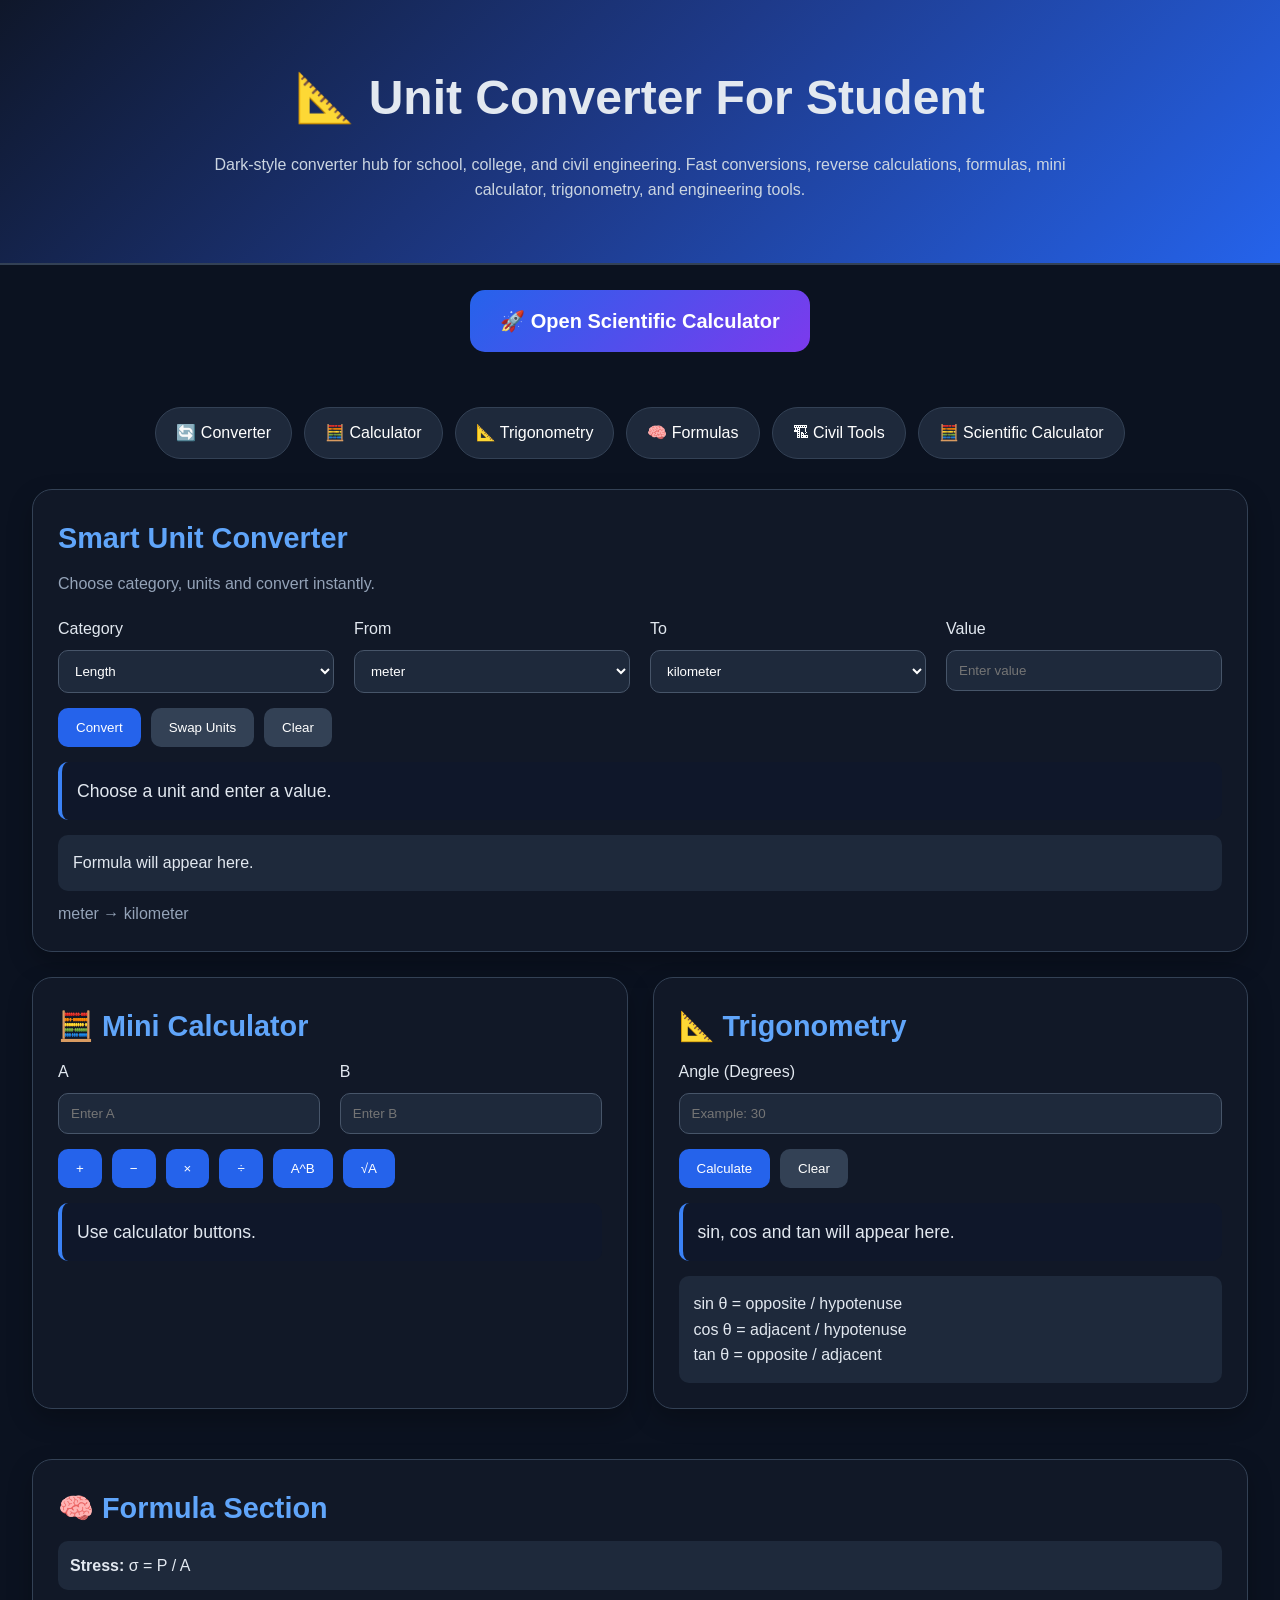
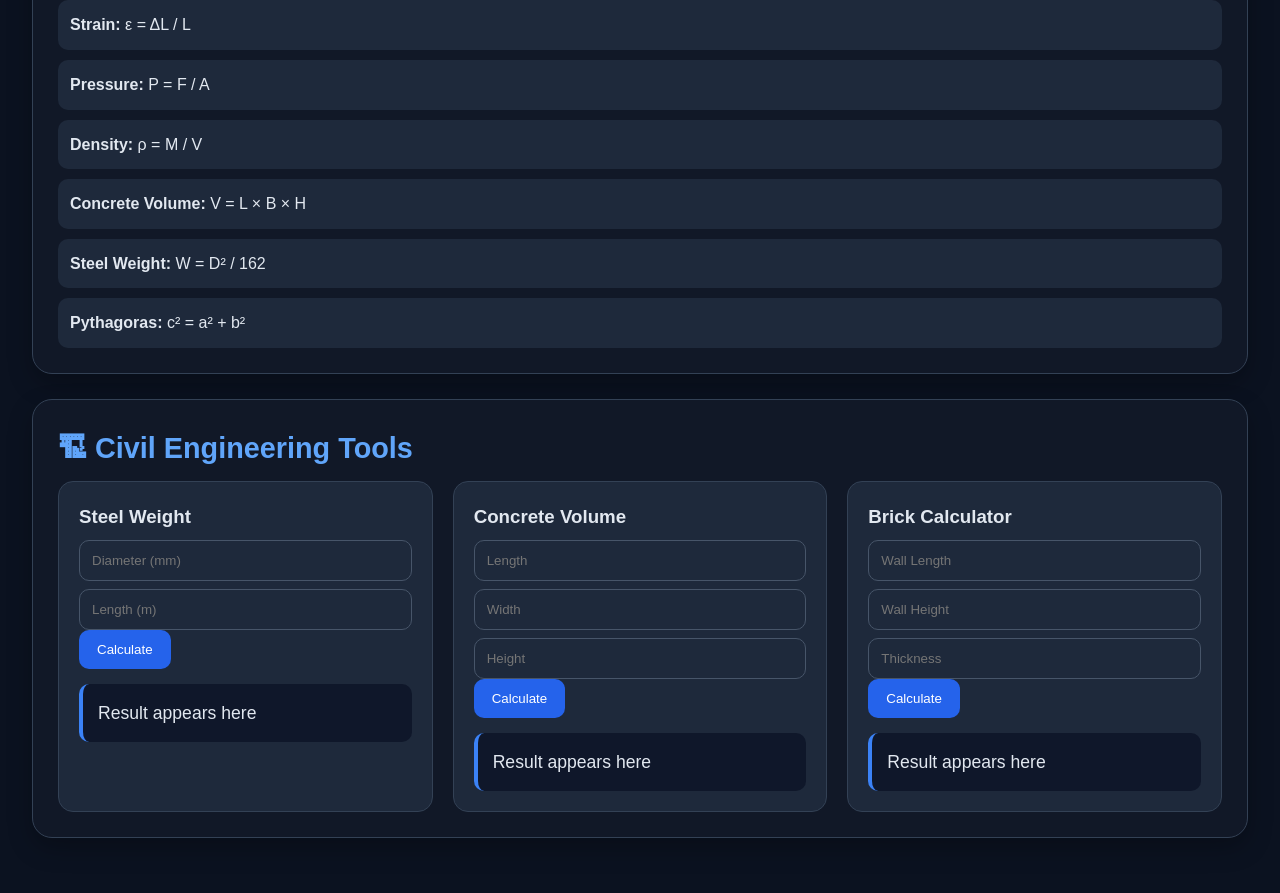
==== index.html @ c0ff25ff "Update index.html" ====
<!DOCTYPE html>
<html lang="en">
<head>
<meta charset="UTF-8">
<meta name="viewport" content="width=device-width, initial-scale=1.0">

<title>Unit Converter For Student</title>

<link rel="stylesheet" href="style.css">
</head>

<body>

<header class="hero">
<h1>📐 Unit Converter For Student</h1>

<p>
Dark-style converter hub for school, college,
and civil engineering.
Fast conversions, reverse calculations,
formulas, mini calculator,
trigonometry, and engineering tools.
</p>
</header>

  <div style="text-align:center;margin:25px;">
<a href="calculators.html"
style="
background:linear-gradient(135deg,#2563eb,#7c3aed);
padding:15px 30px;
border-radius:15px;
color:white;
text-decoration:none;
font-size:20px;
font-weight:bold;
display:inline-block;">
🚀 Open Scientific Calculator
</a>
</div>

<main class="container">

<!-- TOP NAVIGATION -->

<div class="topbar">
<a class="pill" href="#converter">🔄 Converter</a>

<a class="pill" href="#miniCalc">🧮 Calculator</a>

<a class="pill" href="#trig">📐 Trigonometry</a>

<a class="pill" href="#formulas">🧠 Formulas</a>

<a class="pill" href="#civil">🏗 Civil Tools</a>

<a class="pill" href="calculators.html">
🧮 Scientific Calculator
</a>

</div>

<!-- UNIT CONVERTER -->

<section class="panel" id="converter">

<h2 class="section-title">
Smart Unit Converter
</h2>

<p class="section-subtitle">
Choose category, units and convert instantly.
</p>

<div class="grid">

<div>
<label>Category</label>
<select id="category"
onchange="loadUnits(); convertUnits()">
</select>
</div>

<div>
<label>From</label>
<select id="fromUnit"
onchange="convertUnits()">
</select>
</div>

<div>
<label>To</label>
<select id="toUnit"
onchange="convertUnits()">
</select>
</div>

<div>
<label>Value</label>
<input
id="valueInput"
type="number"
step="any"
placeholder="Enter value"
oninput="convertUnits()">
</div>

</div>

<div class="btn-row">
<button onclick="convertUnits()">
Convert
</button>

<button class="ghost"
onclick="swapUnits()">
Swap Units
</button>

<button class="ghost"
onclick="clearConverter()">
Clear
</button>
</div>

<div class="result"
id="conversionResult">

Choose a unit and enter a value.

</div>

<div class="formula-box"
id="conversionFormula">

Formula will appear here.

</div>

<div class="tiny"
id="conversionHint">
</div>

</section>

<!-- MINI CALCULATOR + TRIG -->

<section class="two-col">

<section class="panel"
id="miniCalc">

<h2 class="section-title">
🧮 Mini Calculator
</h2>

<div class="grid">

<div>
<label>A</label>
<input id="calcA"
type="number"
placeholder="Enter A">
</div>

<div>
<label>B</label>
<input id="calcB"
type="number"
placeholder="Enter B">
</div>

</div>

<div class="op-row">

<button onclick="simpleCalc('add')">
+
</button>

<button onclick="simpleCalc('sub')">
−
</button>

<button onclick="simpleCalc('mul')">
×
</button>

<button onclick="simpleCalc('div')">
÷
</button>

<button onclick="simpleCalc('pow')">
A^B
</button>

<button onclick="simpleCalc('sqrtA')">
√A
</button>

</div>

<div class="result"
id="calcResult">

Use calculator buttons.

</div>

</section>

<section class="panel"
id="trig">

<h2 class="section-title">
📐 Trigonometry
</h2>

<label>Angle (Degrees)</label>

<input id="angleDeg"
type="number"
placeholder="Example: 30"
oninput="calcTrig()">

<div class="btn-row">

<button onclick="calcTrig()">
Calculate
</button>

<button class="ghost"
onclick="clearTrig()">
Clear
</button>

</div>

<div class="result"
id="trigResult">

sin, cos and tan will appear here.

</div>

<div class="formula-box">

sin θ = opposite / hypotenuse
<br>

cos θ = adjacent / hypotenuse
<br>

tan θ = opposite / adjacent

</div>

</section>

</section>

<!-- FORMULAS -->

<section class="panel"
id="formulas">

<h2 class="section-title">
🧠 Formula Section
</h2>

<div class="formula-list">

<div class="formula-item">
<b>Stress:</b> σ = P / A
</div>

<div class="formula-item">
<b>Strain:</b> ε = ΔL / L
</div>

<div class="formula-item">
<b>Pressure:</b> P = F / A
</div>

<div class="formula-item">
<b>Density:</b> ρ = M / V
</div>

<div class="formula-item">
<b>Concrete Volume:</b>
V = L × B × H
</div>

<div class="formula-item">
<b>Steel Weight:</b>
W = D² / 162
</div>

<div class="formula-item">
<b>Pythagoras:</b>
c² = a² + b²
</div>

</div>

</section>

<!-- CIVIL ENGINEERING -->

<section class="panel"
id="civil">

<h2 class="section-title">
🏗 Civil Engineering Tools
</h2>

<div class="grid">

<!-- STEEL -->

<div class="card">

<h3>Steel Weight</h3>

<input id="steelDia"
type="number"
placeholder="Diameter (mm)">

<input id="steelLen"
type="number"
placeholder="Length (m)">

<button onclick="steelWeight()">
Calculate
</button>

<div class="result"
id="steelResult">

Result appears here

</div>

</div>

<!-- CONCRETE -->

<div class="card">

<h3>Concrete Volume</h3>

<input id="concreteL"
type="number"
placeholder="Length">

<input id="concreteB"
type="number"
placeholder="Width">

<input id="concreteH"
type="number"
placeholder="Height">

<button onclick="concreteVolume()">
Calculate
</button>

<div class="result"
id="concreteResult">

Result appears here

</div>

</div>

<!-- BRICKS -->

<div class="card">

<h3>Brick Calculator</h3>

<input id="brickL"
type="number"
placeholder="Wall Length">

<input id="brickH"
type="number"
placeholder="Wall Height">

<input id="brickT"
type="number"
placeholder="Thickness">

<button onclick="brickCount()">
Calculate
</button>

<div class="result"
id="brickResult">

Result appears here

</div>

</div>

</div>

</section>

</main>

<script src="script.js"></script>

</body>
</html>
---- style.css ----
html{
    scroll-behavior:smooth;
}

*{
    margin:0;
    padding:0;
    box-sizing:border-box;
}

body{
    font-family:'Segoe UI',sans-serif;
    background:#0b1220;
    color:#e2e8f0;
    line-height:1.6;
}

/* HEADER */

.hero{
    text-align:center;
    padding:60px 20px;
    background:linear-gradient(
        135deg,
        #0f172a,
        #1e3a8a,
        #2563eb
    );
    border-bottom:2px solid #334155;
}

.hero h1{
    font-size:3rem;
    margin-bottom:15px;
}

.hero p{
    max-width:900px;
    margin:auto;
    color:#cbd5e1;
}

/* CONTAINER */

.container{
    width:95%;
    max-width:1400px;
    margin:auto;
    padding:30px 0;
}

/* NAVIGATION */

.topbar{
    display:flex;
    flex-wrap:wrap;
    justify-content:center;
    gap:12px;
    margin-bottom:30px;
}

.pill{
    text-decoration:none;
    color:white;
    background:#1e293b;
    padding:12px 20px;
    border-radius:50px;
    transition:.3s;
    border:1px solid #334155;
}

.pill:hover{
    background:#2563eb;
    transform:translateY(-3px);
}

/* PANELS */

.panel{
    background:#111827;
    border:1px solid #334155;
    border-radius:20px;
    padding:25px;
    margin-bottom:25px;
    box-shadow:0 10px 25px rgba(0,0,0,.25);
}

.section-title{
    margin-bottom:10px;
    font-size:1.8rem;
    color:#60a5fa;
}

.section-subtitle{
    color:#94a3b8;
    margin-bottom:20px;
}

/* GRID */

.grid{
    display:grid;
    grid-template-columns:repeat(auto-fit,minmax(250px,1fr));
    gap:20px;
}

.two-col{
    display:grid;
    grid-template-columns:1fr 1fr;
    gap:25px;
    margin-bottom:25px;
}

@media(max-width:900px){
    .two-col{
        grid-template-columns:1fr;
    }
}

/* INPUTS */

input,
select{
    width:100%;
    padding:12px;
    margin-top:8px;
    border-radius:10px;
    border:1px solid #475569;
    background:#1e293b;
    color:white;
}

/* BUTTONS */

button{
    background:#2563eb;
    color:white;
    border:none;
    padding:12px 18px;
    border-radius:10px;
    cursor:pointer;
    transition:.3s;
}

button:hover{
    transform:translateY(-2px);
    background:#3b82f6;
}

.ghost{
    background:#334155;
}

.btn-row,
.op-row{
    display:flex;
    flex-wrap:wrap;
    gap:10px;
    margin-top:15px;
}

/* RESULTS */

.result{
    margin-top:15px;
    padding:15px;
    background:#0f172a;
    border-left:4px solid #3b82f6;
    border-radius:10px;
    font-size:1.1rem;
}

.formula-box{
    margin-top:15px;
    background:#1e293b;
    padding:15px;
    border-radius:10px;
}

.formula-list{
    display:grid;
    gap:10px;
}

.formula-item{
    background:#1e293b;
    padding:12px;
    border-radius:10px;
}

/* CARDS */

.card{
    background:#1e293b;
    padding:20px;
    border-radius:15px;
    transition:.3s;
    border:1px solid #334155;
}

.card:hover{
    transform:translateY(-5px);
    box-shadow:0 0 20px rgba(37,99,235,.4);
}

/* NAV GRID */

.nav-grid{
    display:grid;
    grid-template-columns:repeat(auto-fit,minmax(180px,1fr));
    gap:15px;
}

.nav-item{
    text-decoration:none;
    color:white;
    background:#1e293b;
    padding:15px;
    border-radius:12px;
    text-align:center;
    transition:.3s;
}

.nav-item:hover{
    background:#2563eb;
}

/* SMALL TEXT */

.tiny{
    color:#94a3b8;
    margin-top:10px;
}

.footer-note{
    margin-top:20px;
    color:#94a3b8;
}
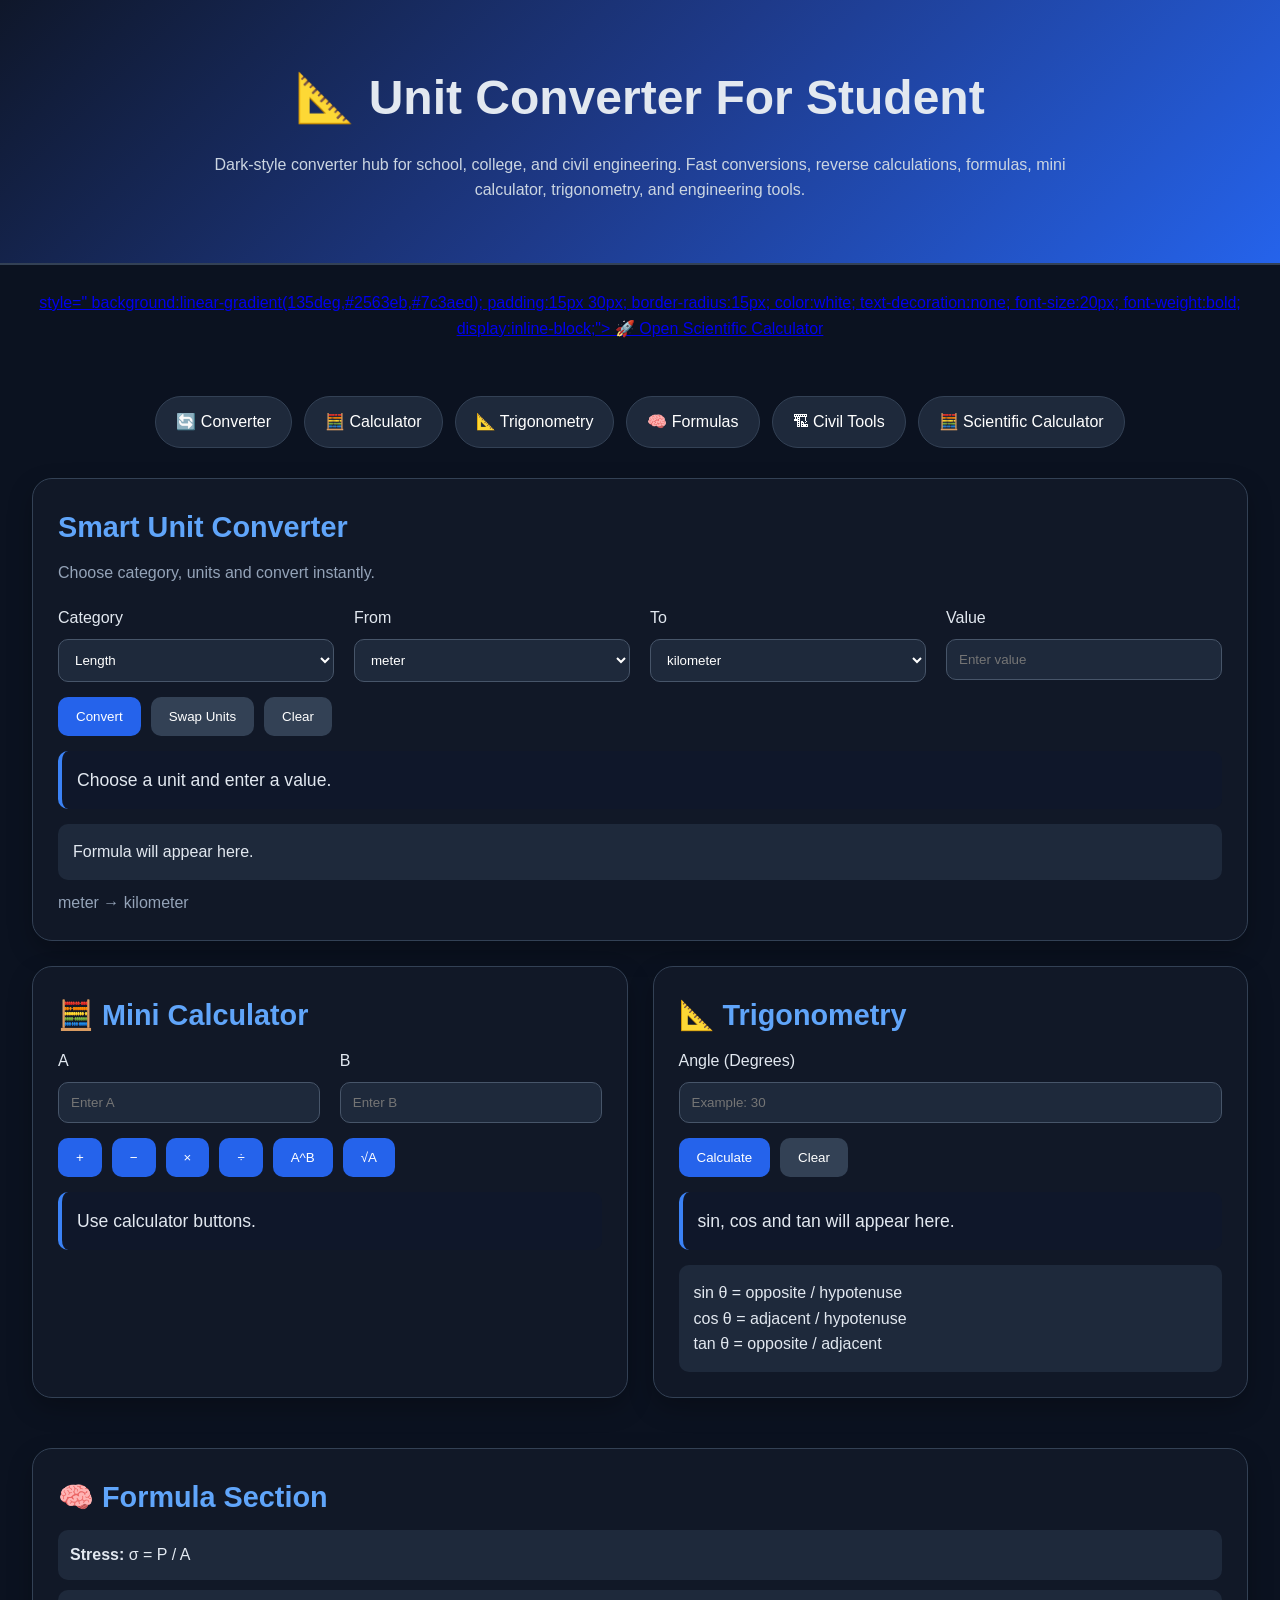
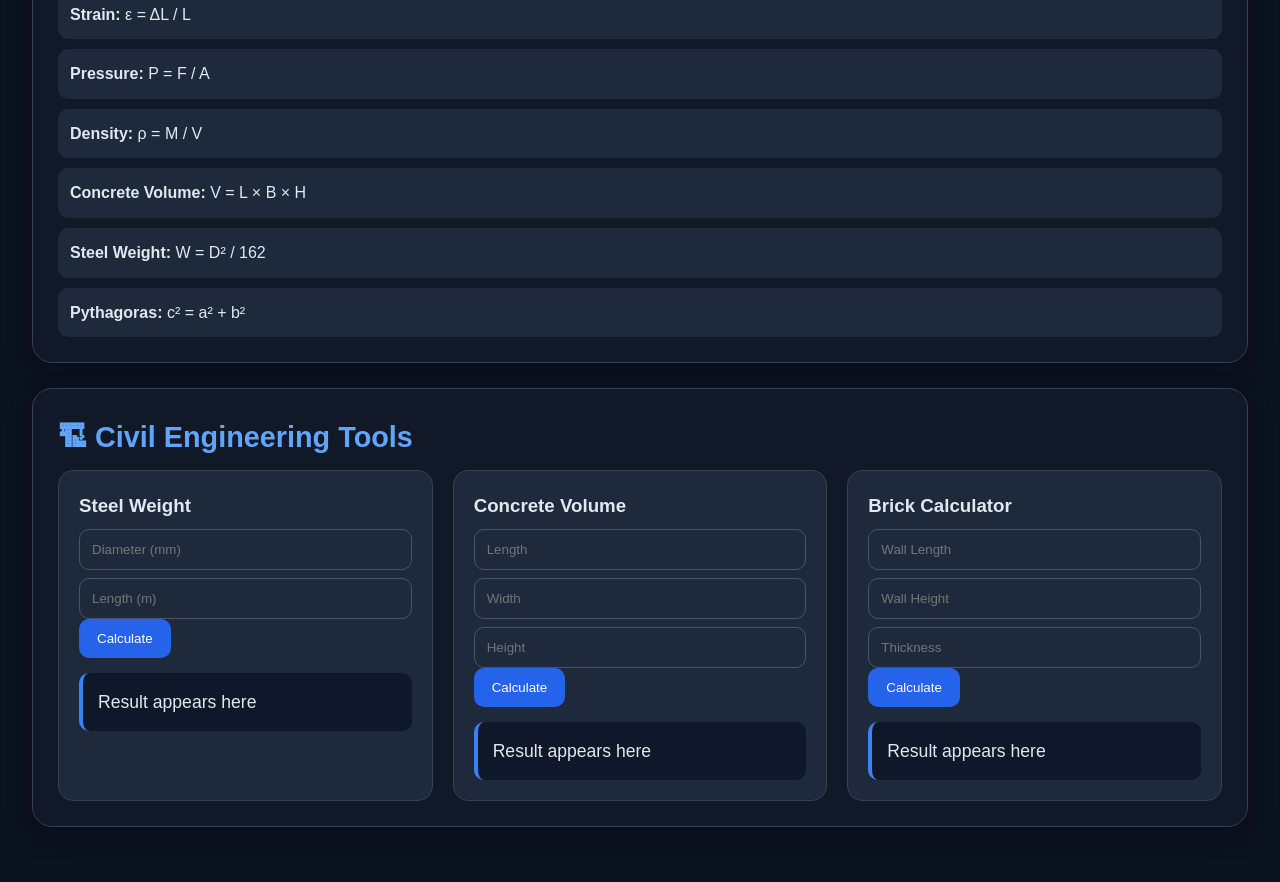
==== commit bd15b0b7: "Update index.html" ====
--- a/index.html
+++ b/index.html
@@ -24,7 +24,7 @@
 </header>
 
   <div style="text-align:center;margin:25px;">
-<a href="calculators.html"
+<a href="calculators.html">
 style="
 background:linear-gradient(135deg,#2563eb,#7c3aed);
 padding:15px 30px;
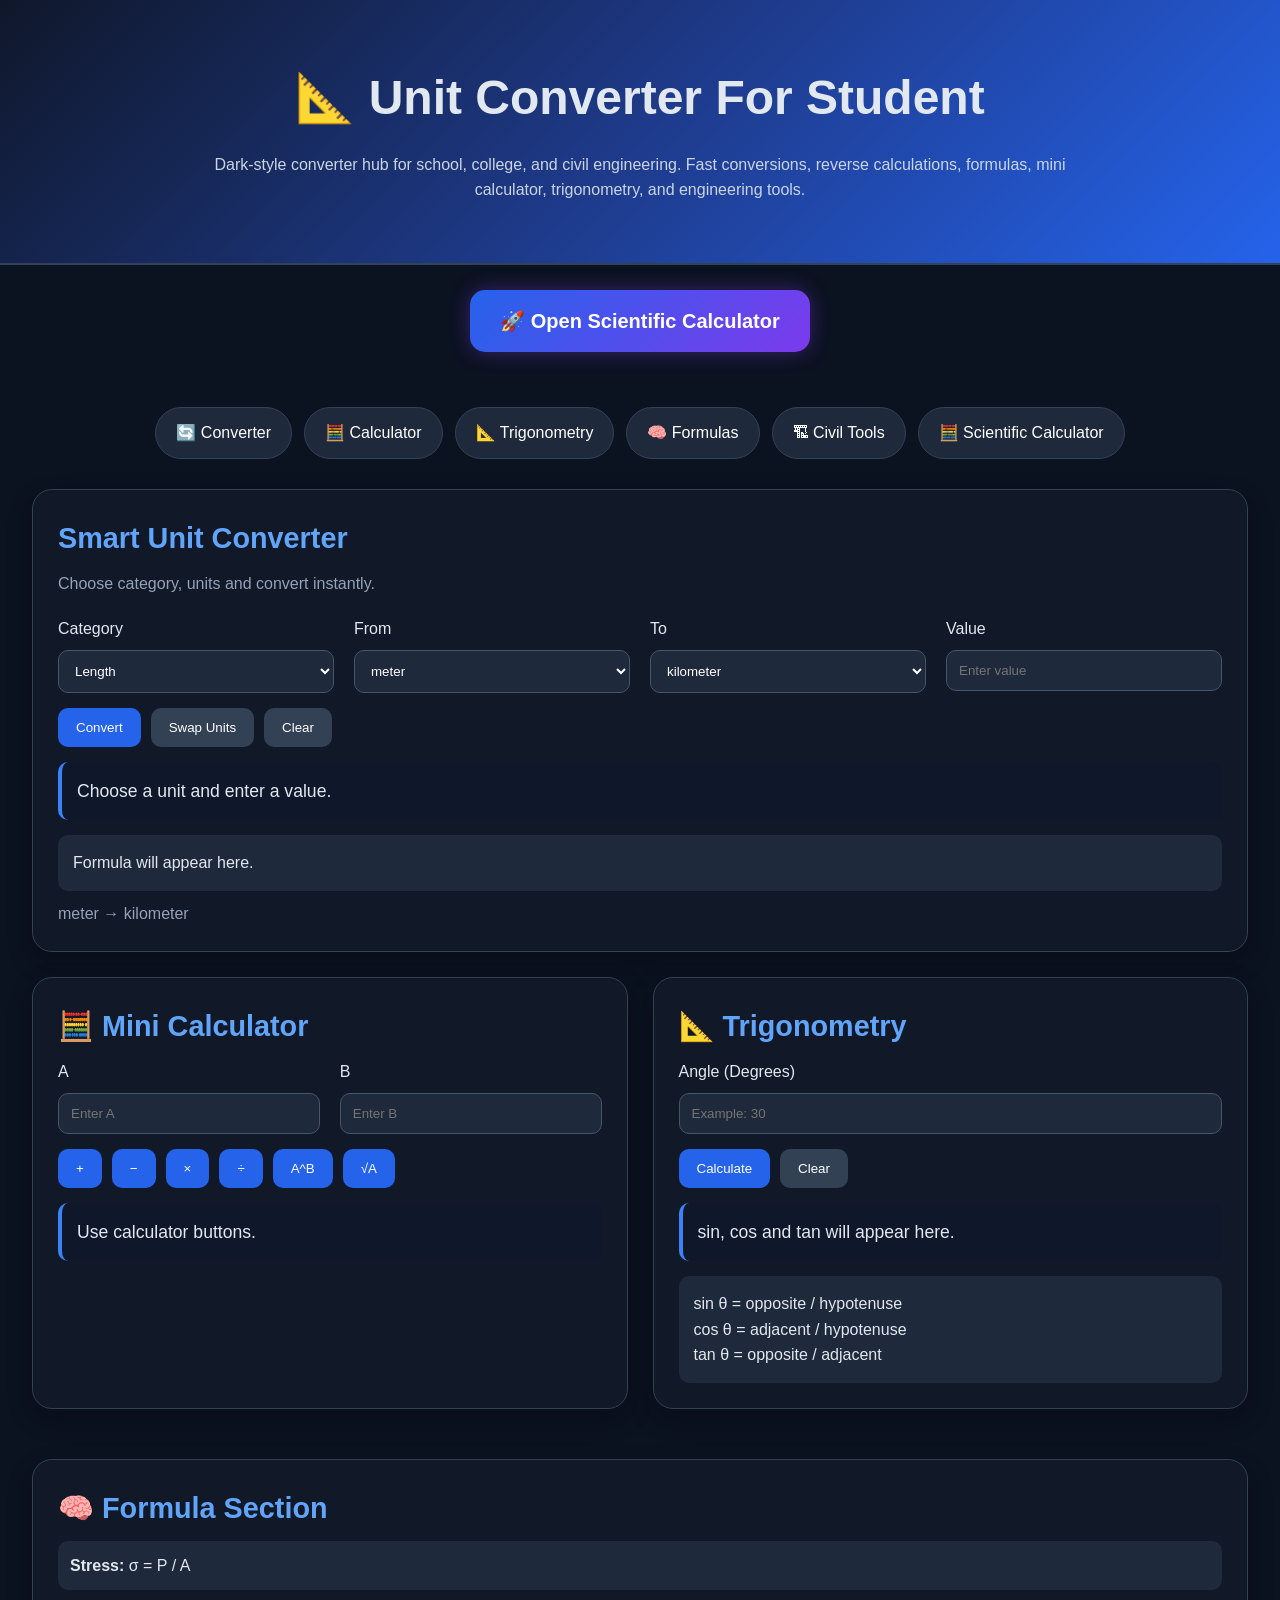
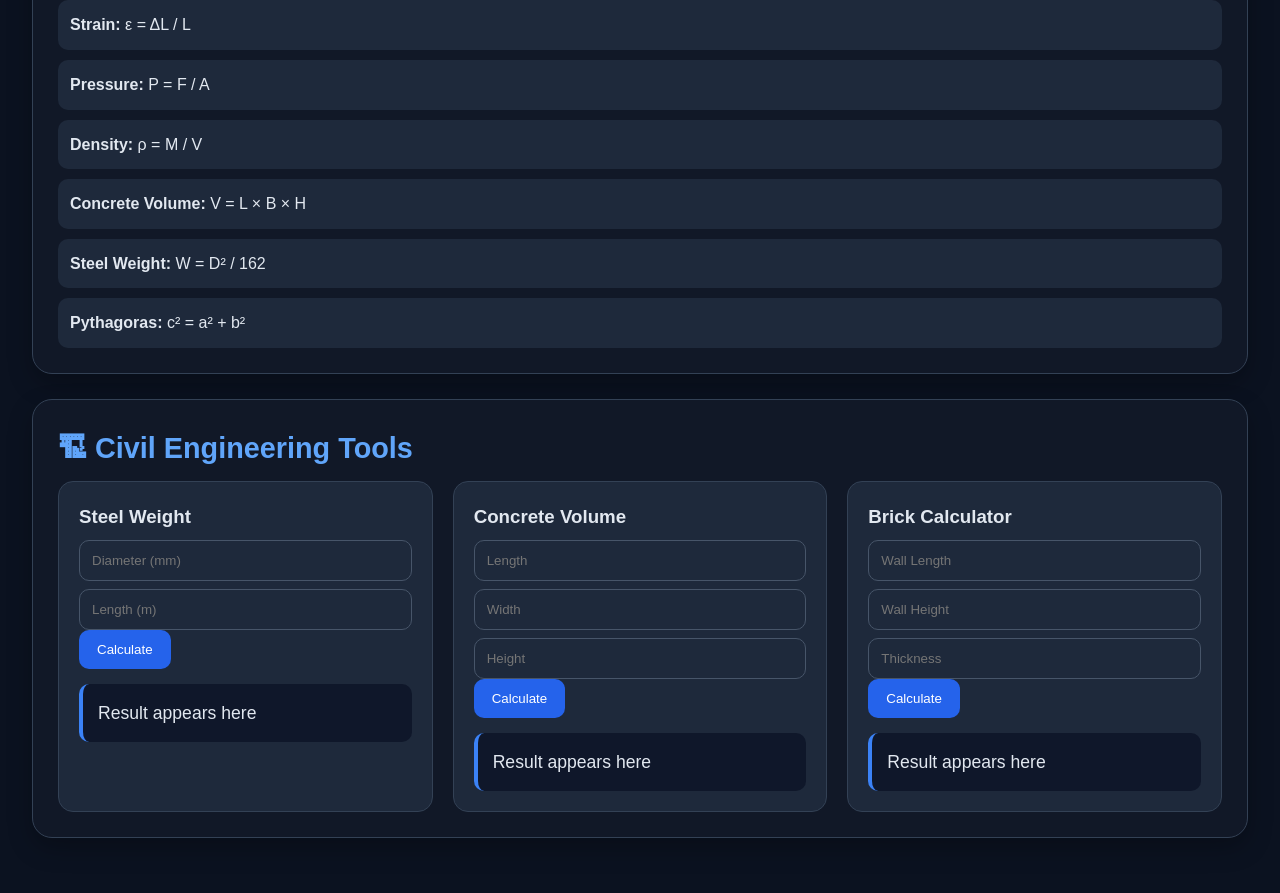
==== commit 22342198: "Update index.html" ====
--- a/index.html
+++ b/index.html
@@ -23,8 +23,9 @@
 </p>
 </header>
 
-  <div style="text-align:center;margin:25px;">
-<a href="calculators.html">
+<div style="text-align:center;margin:25px;">
+
+<a href="calculators.html"
 style="
 background:linear-gradient(135deg,#2563eb,#7c3aed);
 padding:15px 30px;
@@ -33,11 +34,16 @@
 text-decoration:none;
 font-size:20px;
 font-weight:bold;
-display:inline-block;">
+display:inline-block;
+box-shadow:0 0 20px rgba(124,58,237,.4);
+transition:0.3s;
+">
+
 🚀 Open Scientific Calculator
+
 </a>
-</div>
-
+
+</div>
 <main class="container">
 
 <!-- TOP NAVIGATION -->
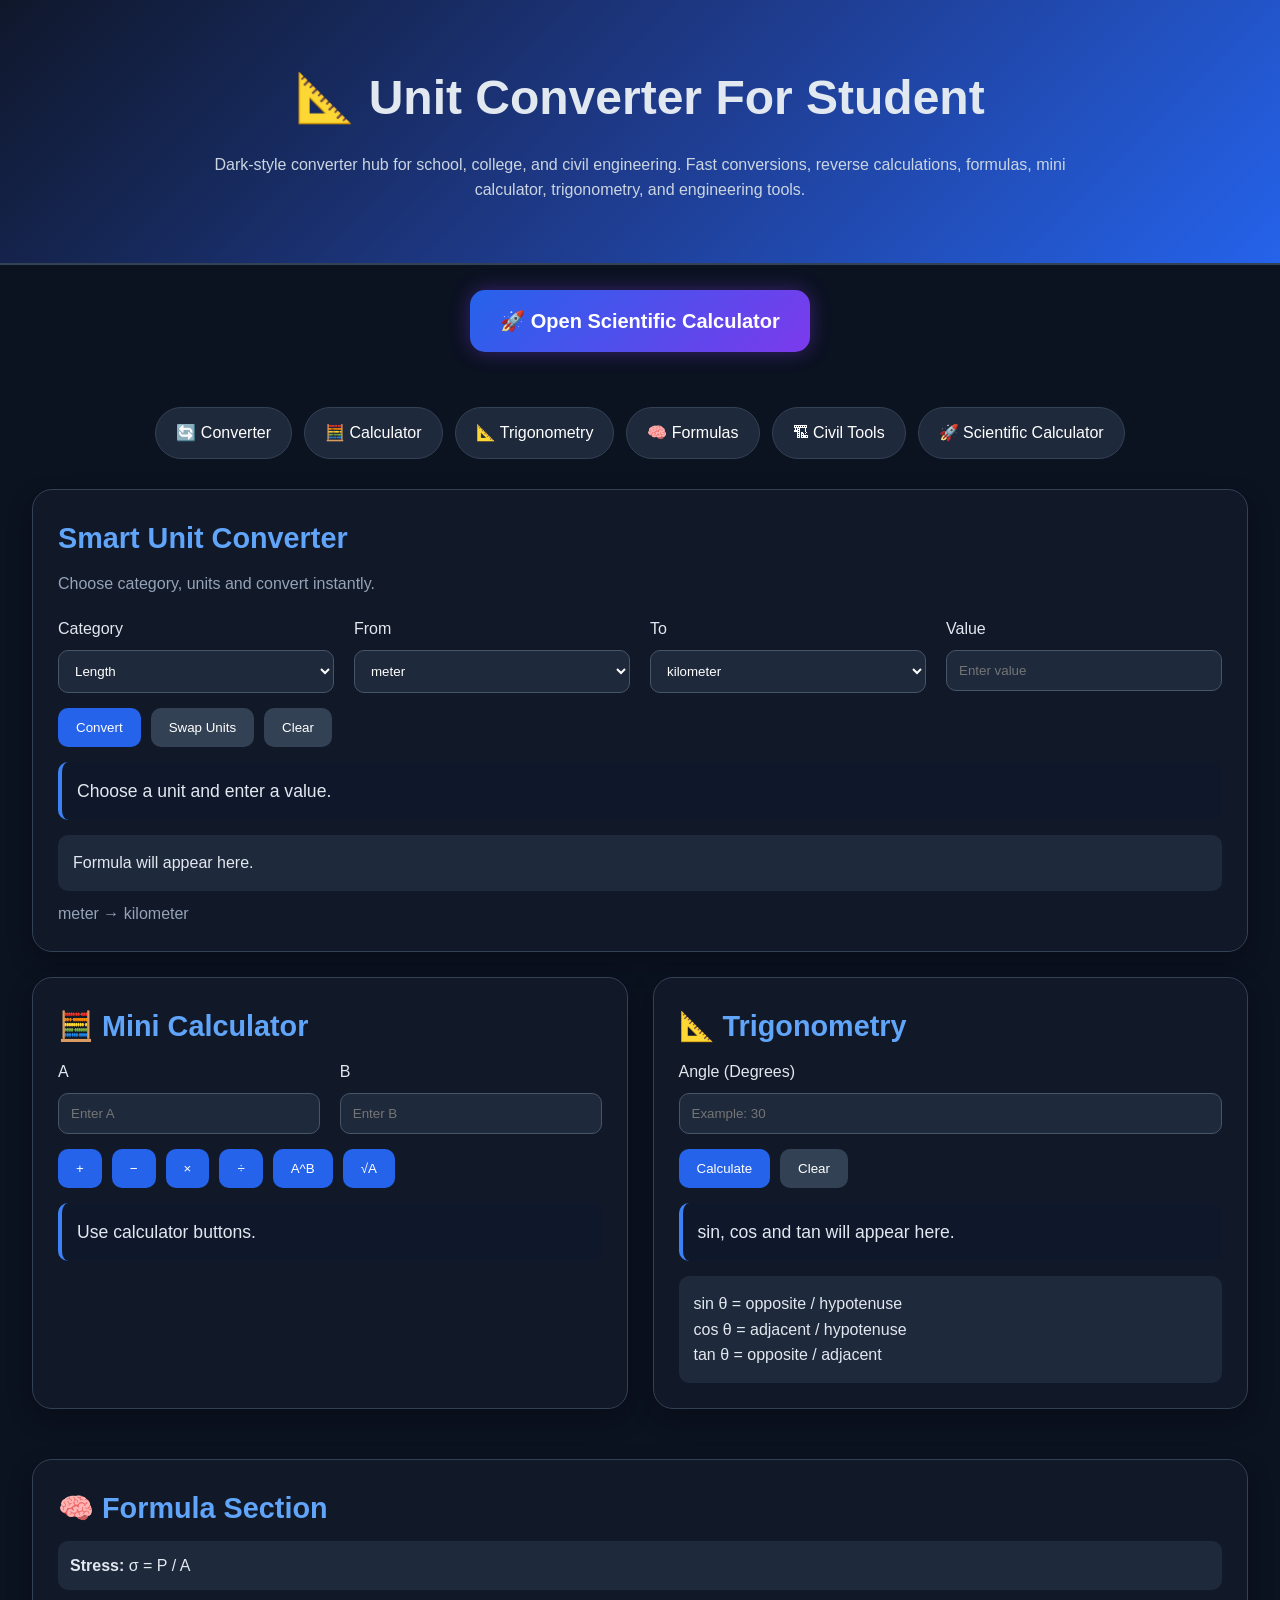
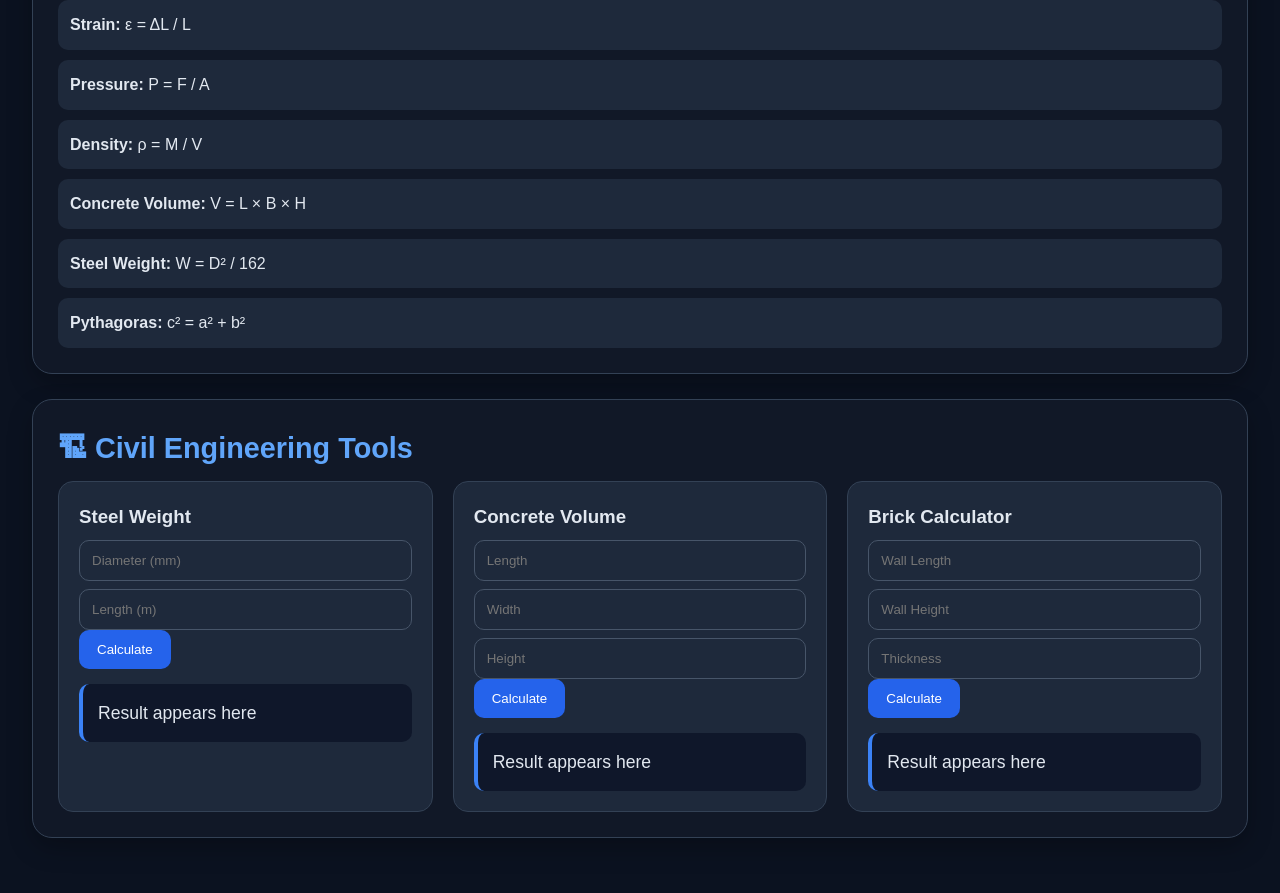
==== commit 35f3df21: "Update index.html" ====
--- a/index.html
+++ b/index.html
@@ -60,7 +60,7 @@
 <a class="pill" href="#civil">🏗 Civil Tools</a>
 
 <a class="pill" href="calculators.html">
-🧮 Scientific Calculator
+🚀 Scientific Calculator
 </a>
 
 </div>
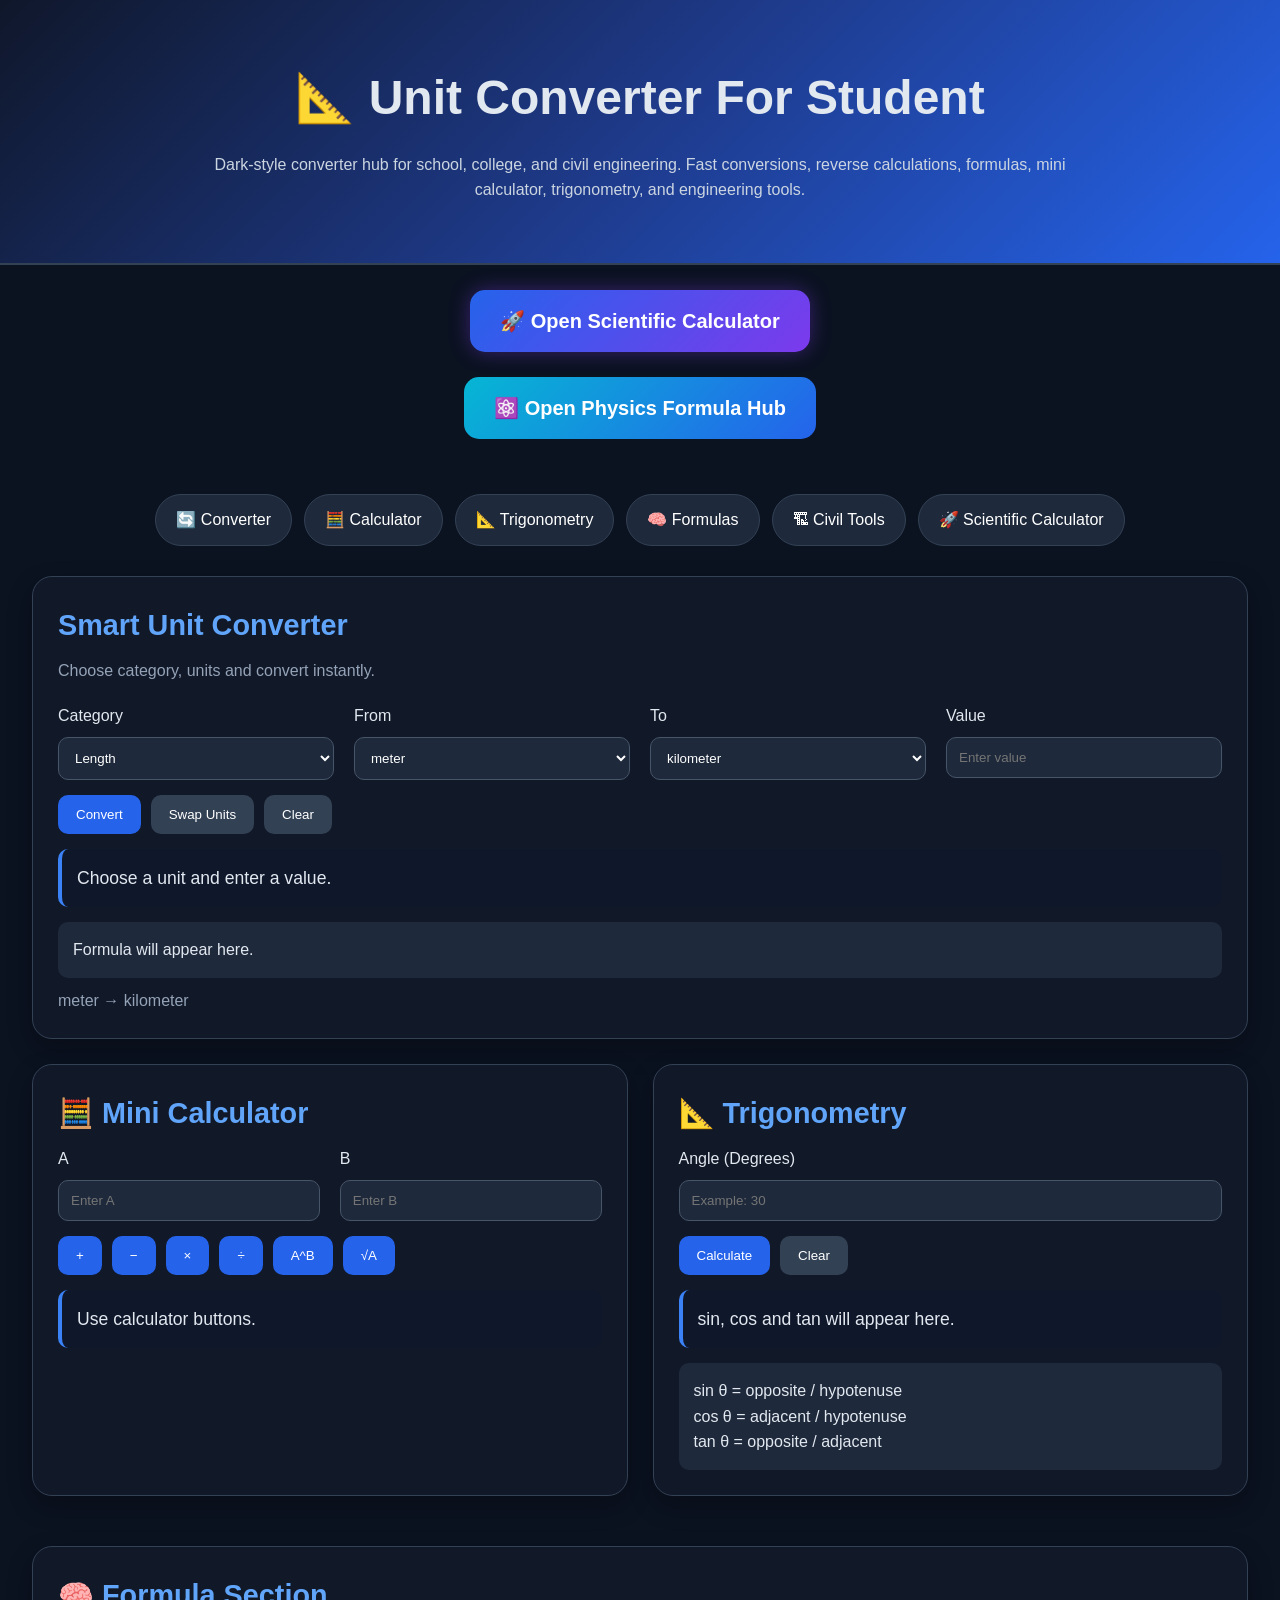
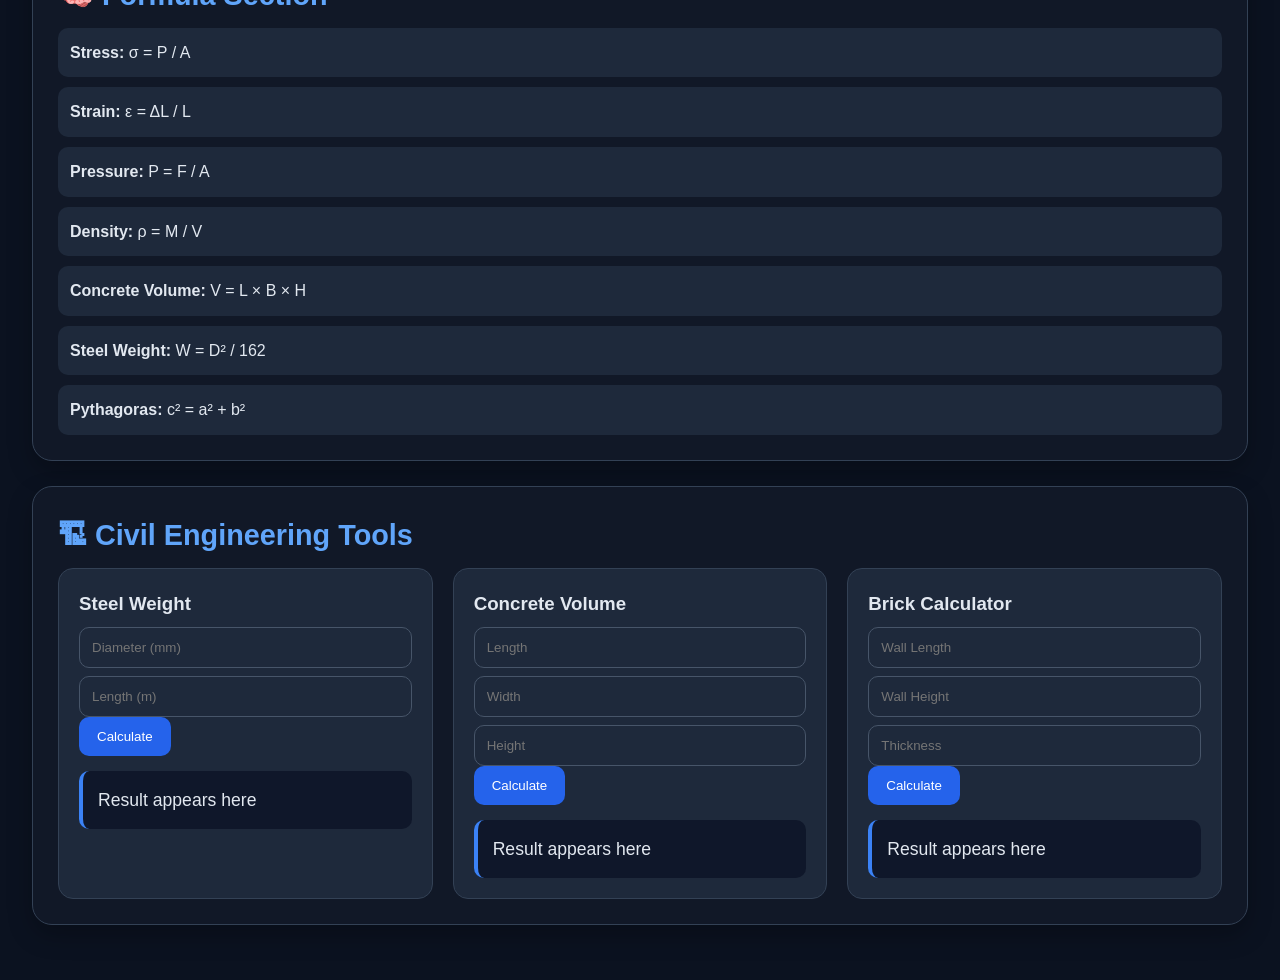
==== commit 69466ba0: "Update index.html" ====
--- a/index.html
+++ b/index.html
@@ -43,6 +43,25 @@
 
 </a>
 
+  <div style="text-align:center;margin:25px;">
+
+<a href="physics.html"
+style="
+background:linear-gradient(135deg,#06b6d4,#2563eb);
+padding:15px 30px;
+border-radius:15px;
+color:white;
+text-decoration:none;
+font-size:20px;
+font-weight:bold;
+display:inline-block;">
+
+⚛️ Open Physics Formula Hub
+
+</a>
+
+</div>
+
 </div>
 <main class="container">
 
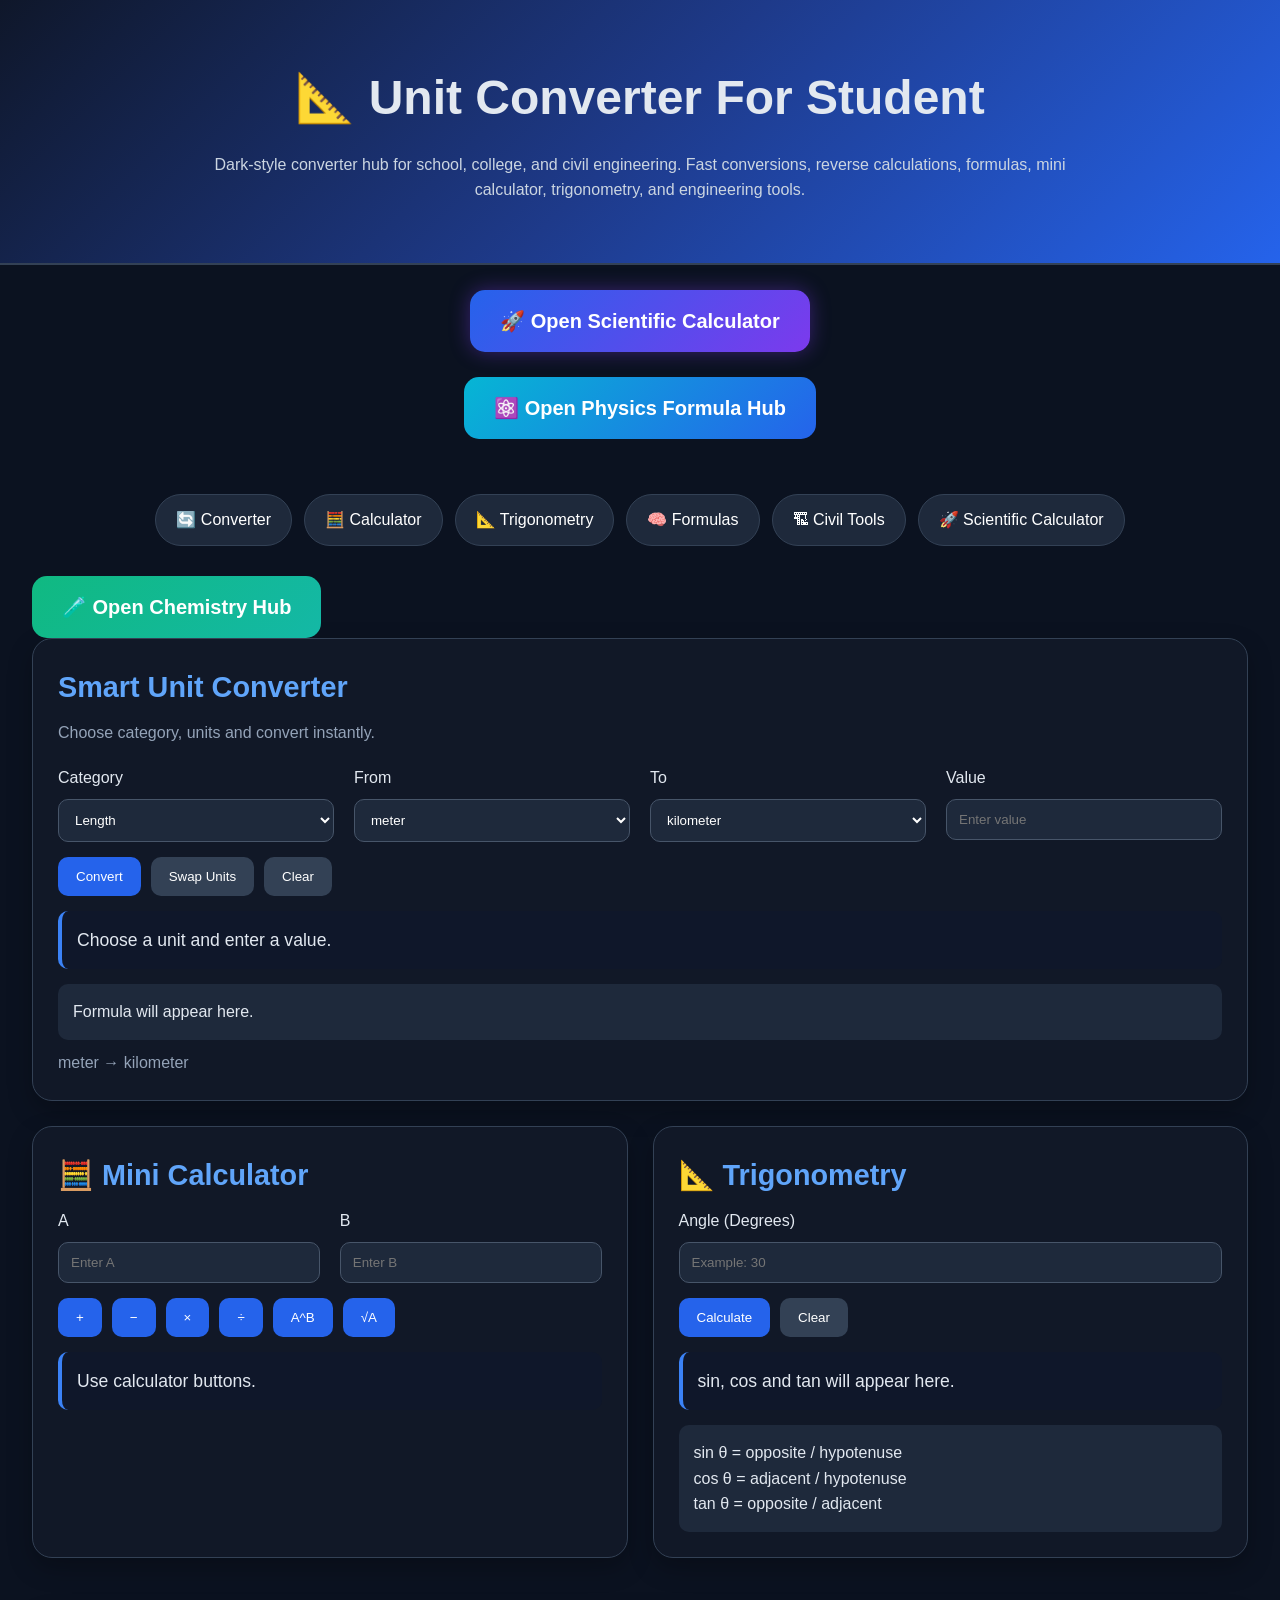
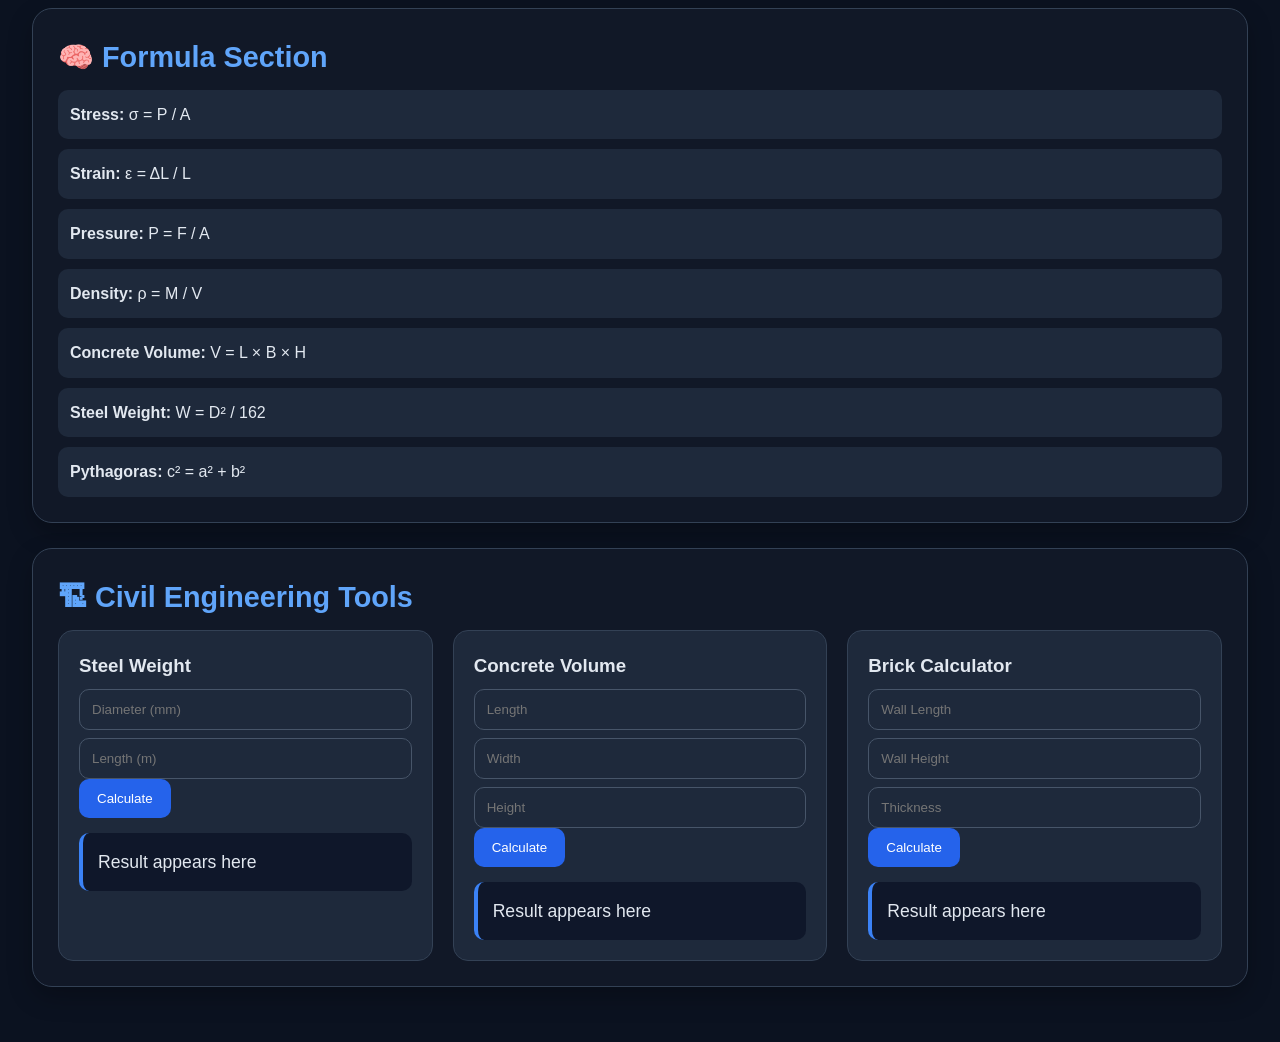
==== commit 42e0b05f: "Update index.html" ====
--- a/index.html
+++ b/index.html
@@ -84,6 +84,23 @@
 
 </div>
 
+  <a href="chemistry.html"
+style="
+background:linear-gradient(135deg,#10b981,#14b8a6);
+padding:15px 30px;
+border-radius:15px;
+color:white;
+text-decoration:none;
+font-size:20px;
+font-weight:bold;
+display:inline-block;">
+
+🧪 Open Chemistry Hub
+
+</a>
+
+</div>
+
 <!-- UNIT CONVERTER -->
 
 <section class="panel" id="converter">
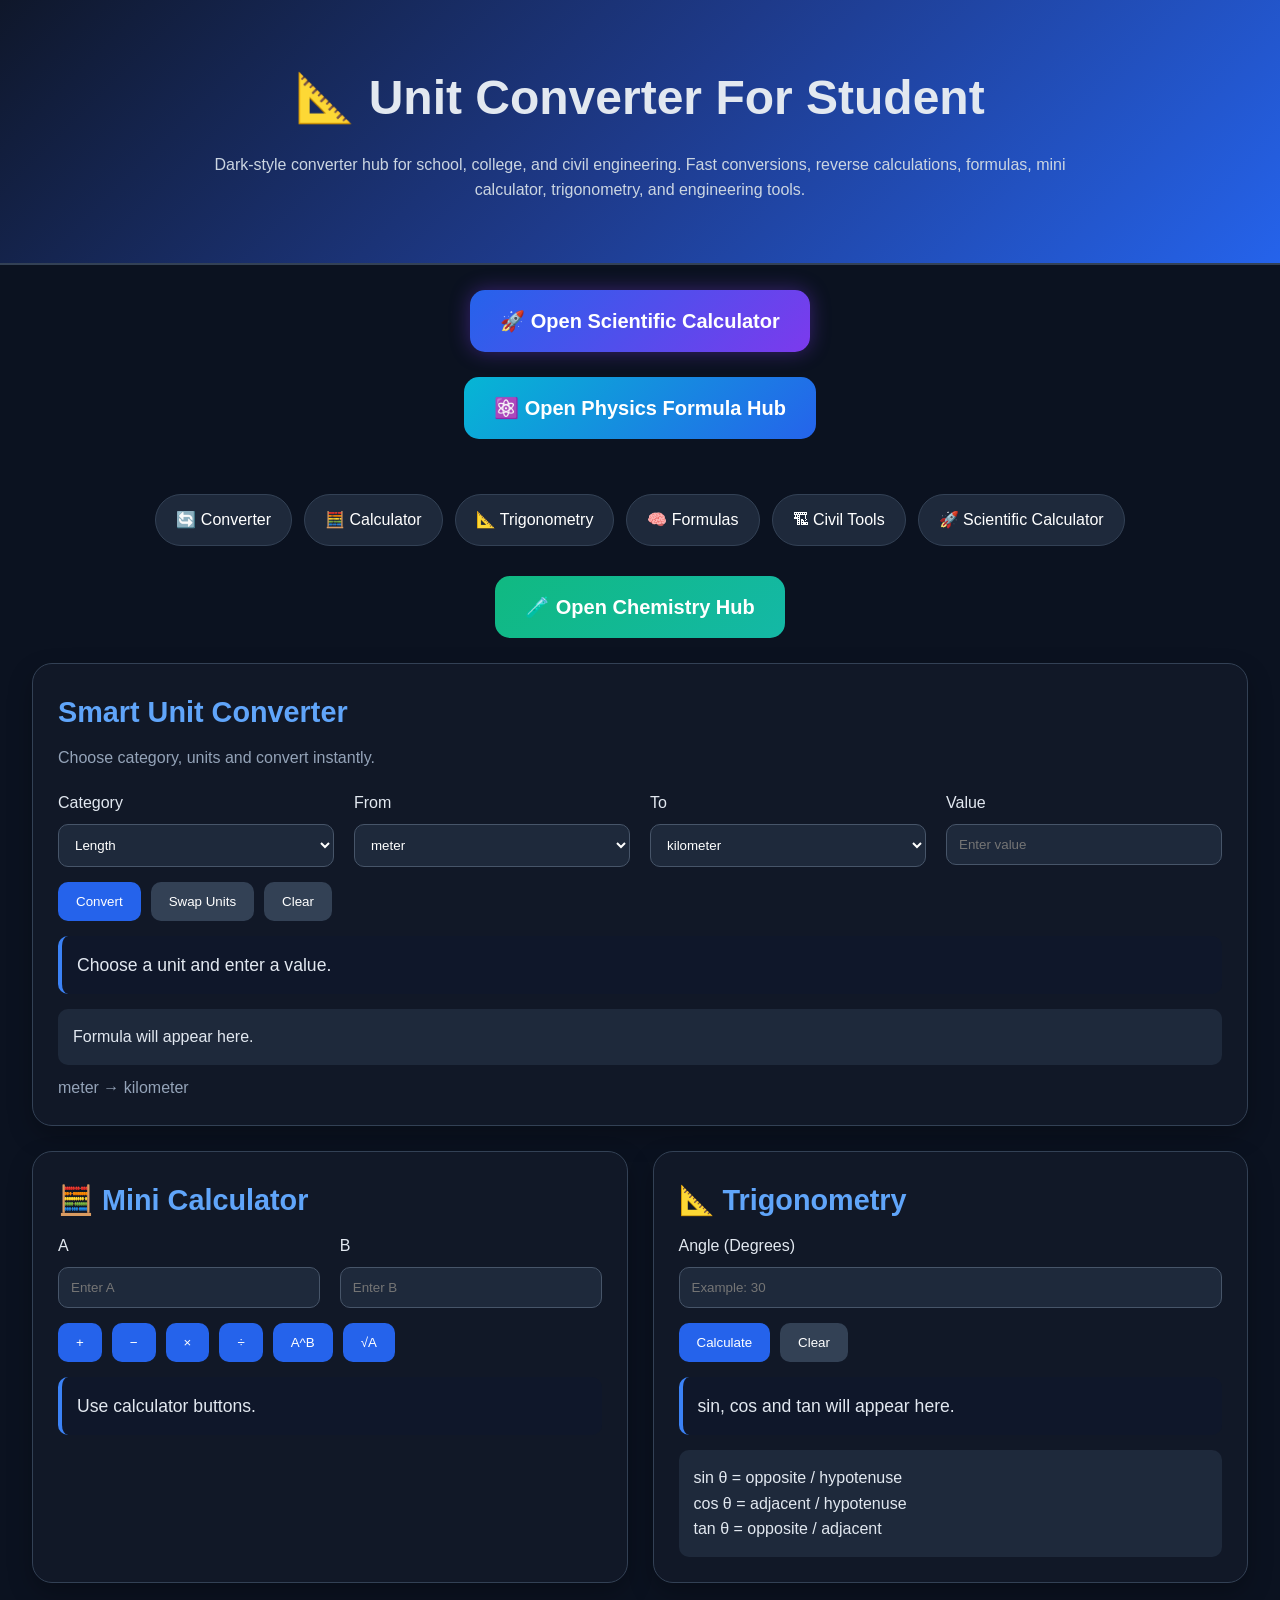
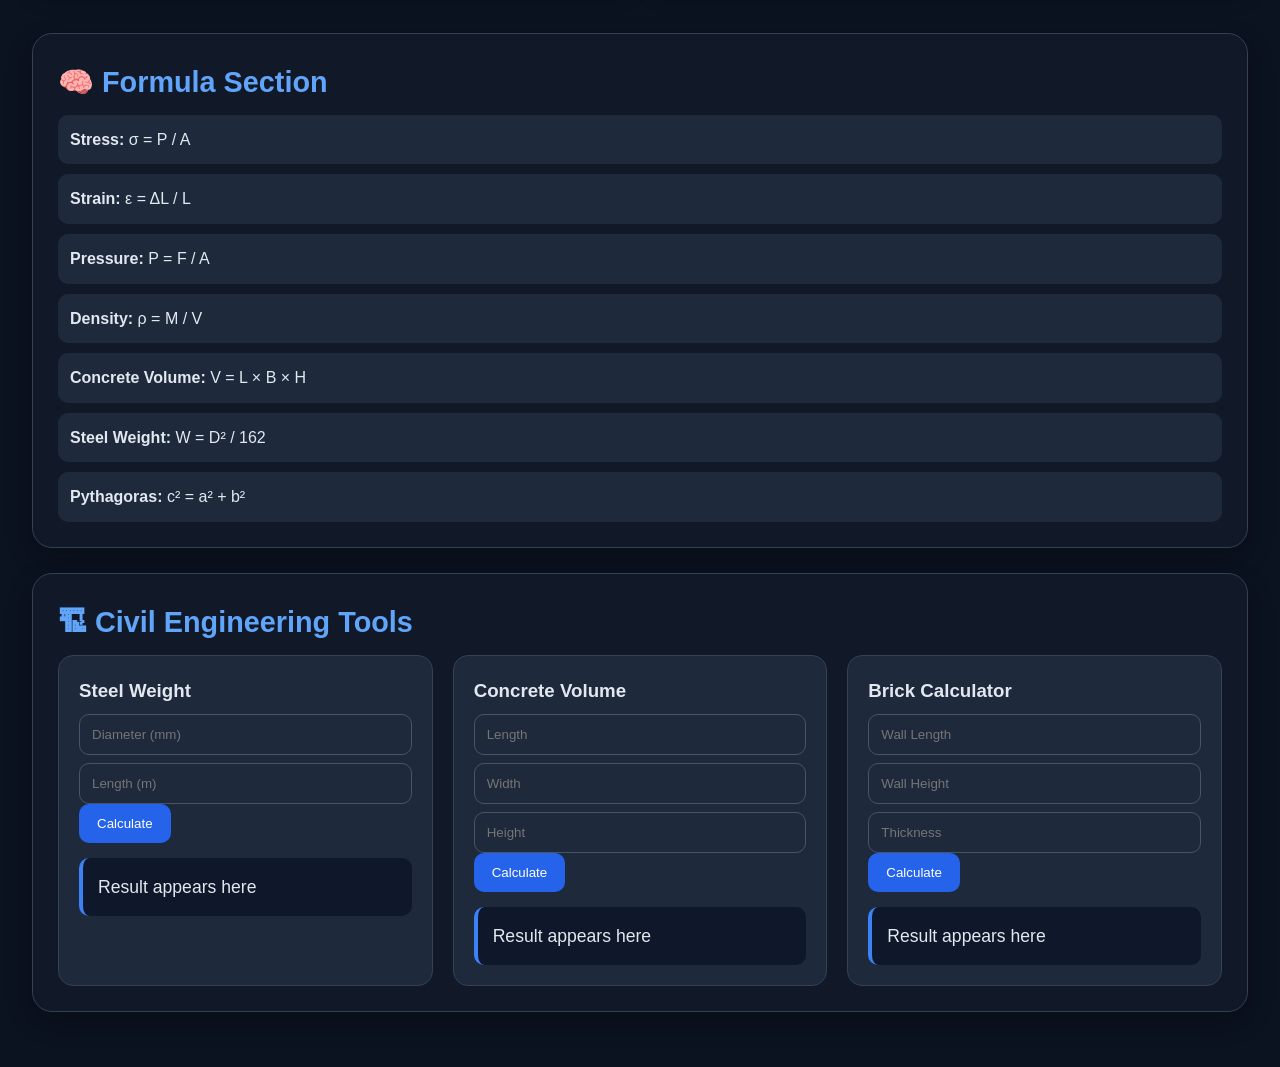
==== commit 66c106be: "Update index.html" ====
--- a/index.html
+++ b/index.html
@@ -84,7 +84,9 @@
 
 </div>
 
-  <a href="chemistry.html"
+ <div style="text-align:center;margin:25px;">
+
+<a href="chemistry.html"
 style="
 background:linear-gradient(135deg,#10b981,#14b8a6);
 padding:15px 30px;
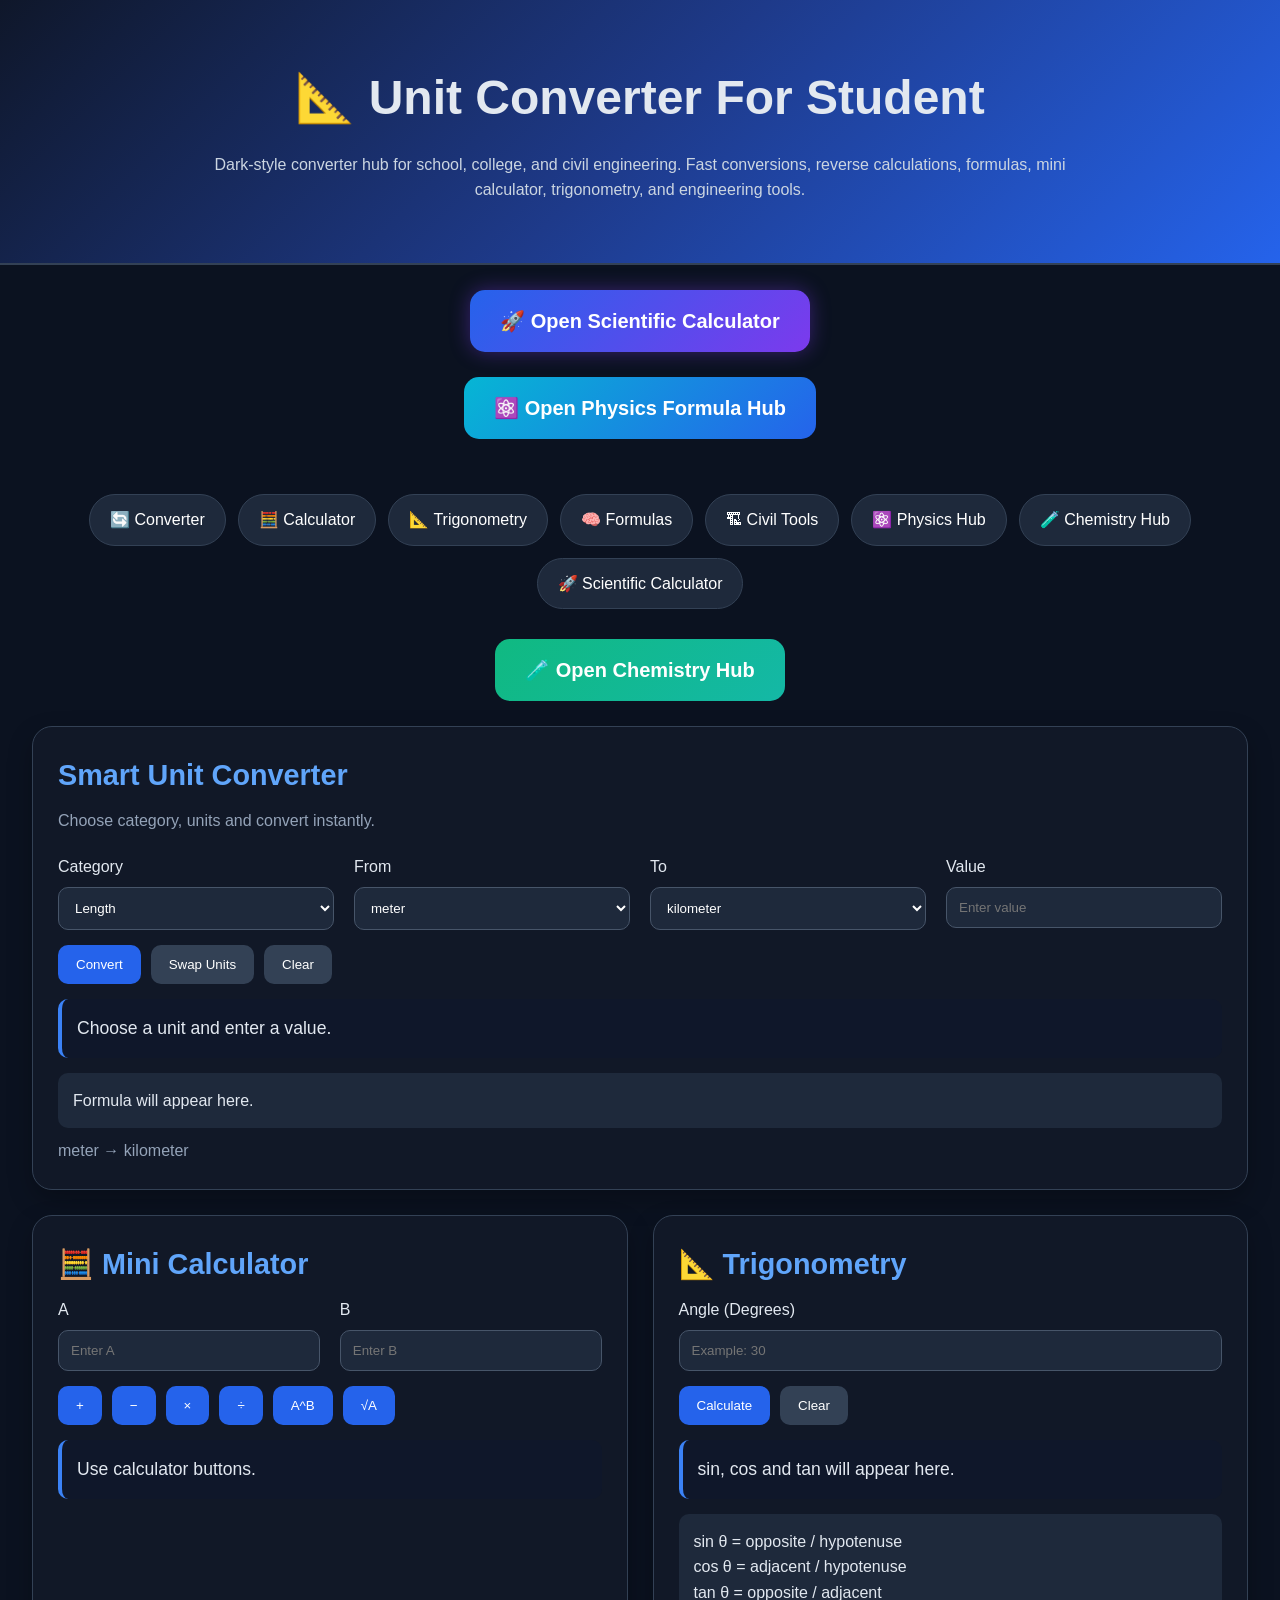
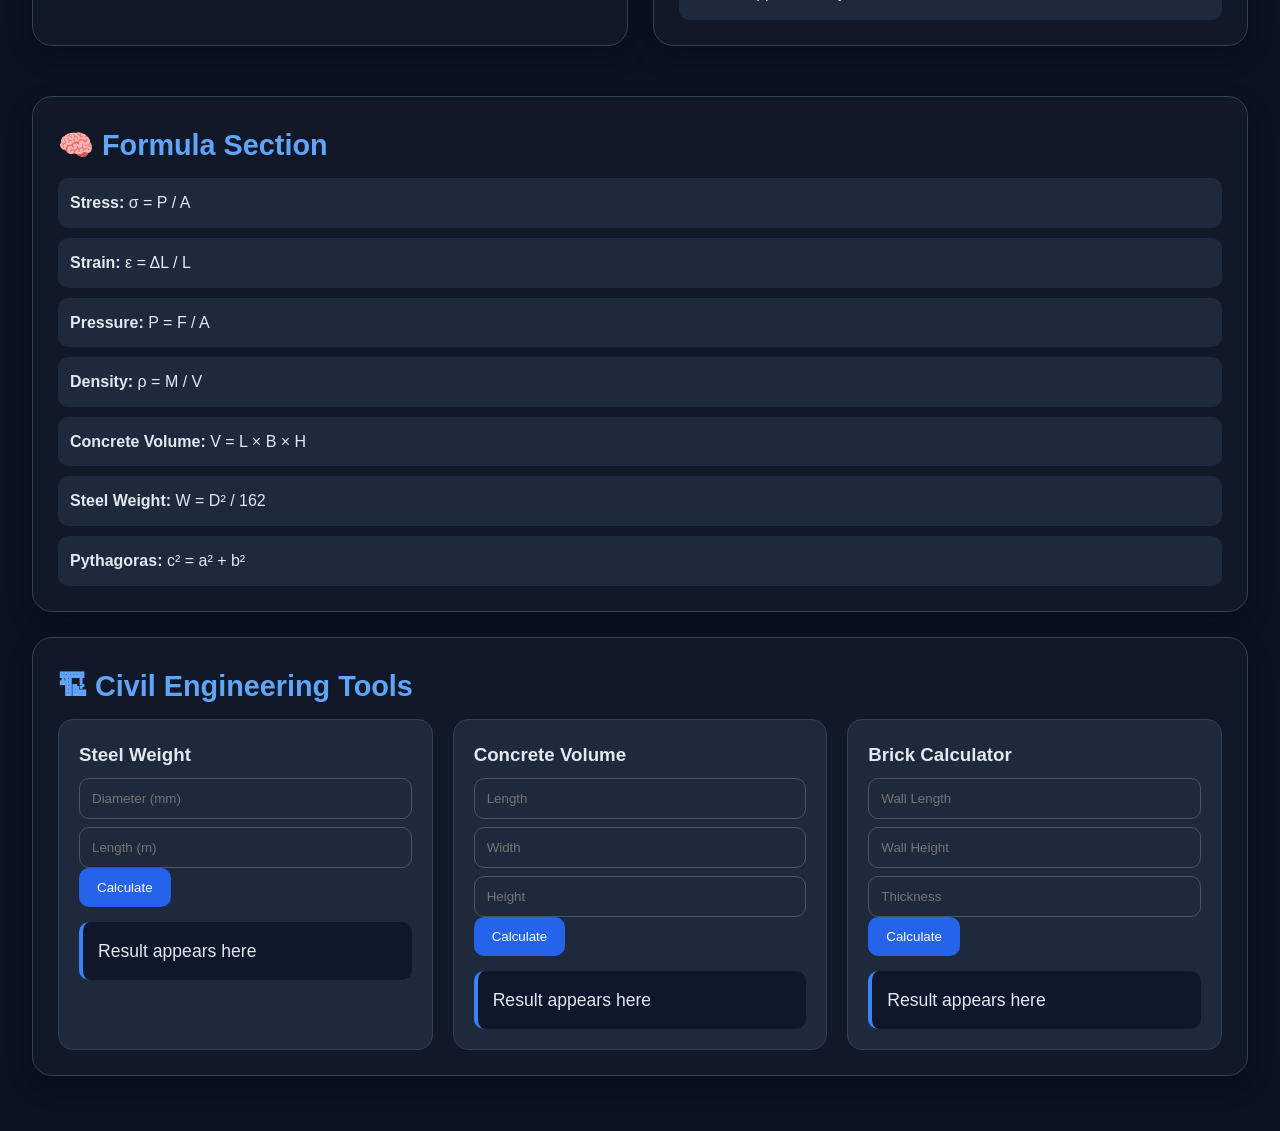
==== commit c59fee37: "Update index.html" ====
--- a/index.html
+++ b/index.html
@@ -77,6 +77,13 @@
 <a class="pill" href="#formulas">🧠 Formulas</a>
 
 <a class="pill" href="#civil">🏗 Civil Tools</a>
+  <a class="pill" href="physics.html">
+⚛️ Physics Hub
+</a>
+
+<a class="pill" href="chemistry.html">
+🧪 Chemistry Hub
+</a>
 
 <a class="pill" href="calculators.html">
 🚀 Scientific Calculator
